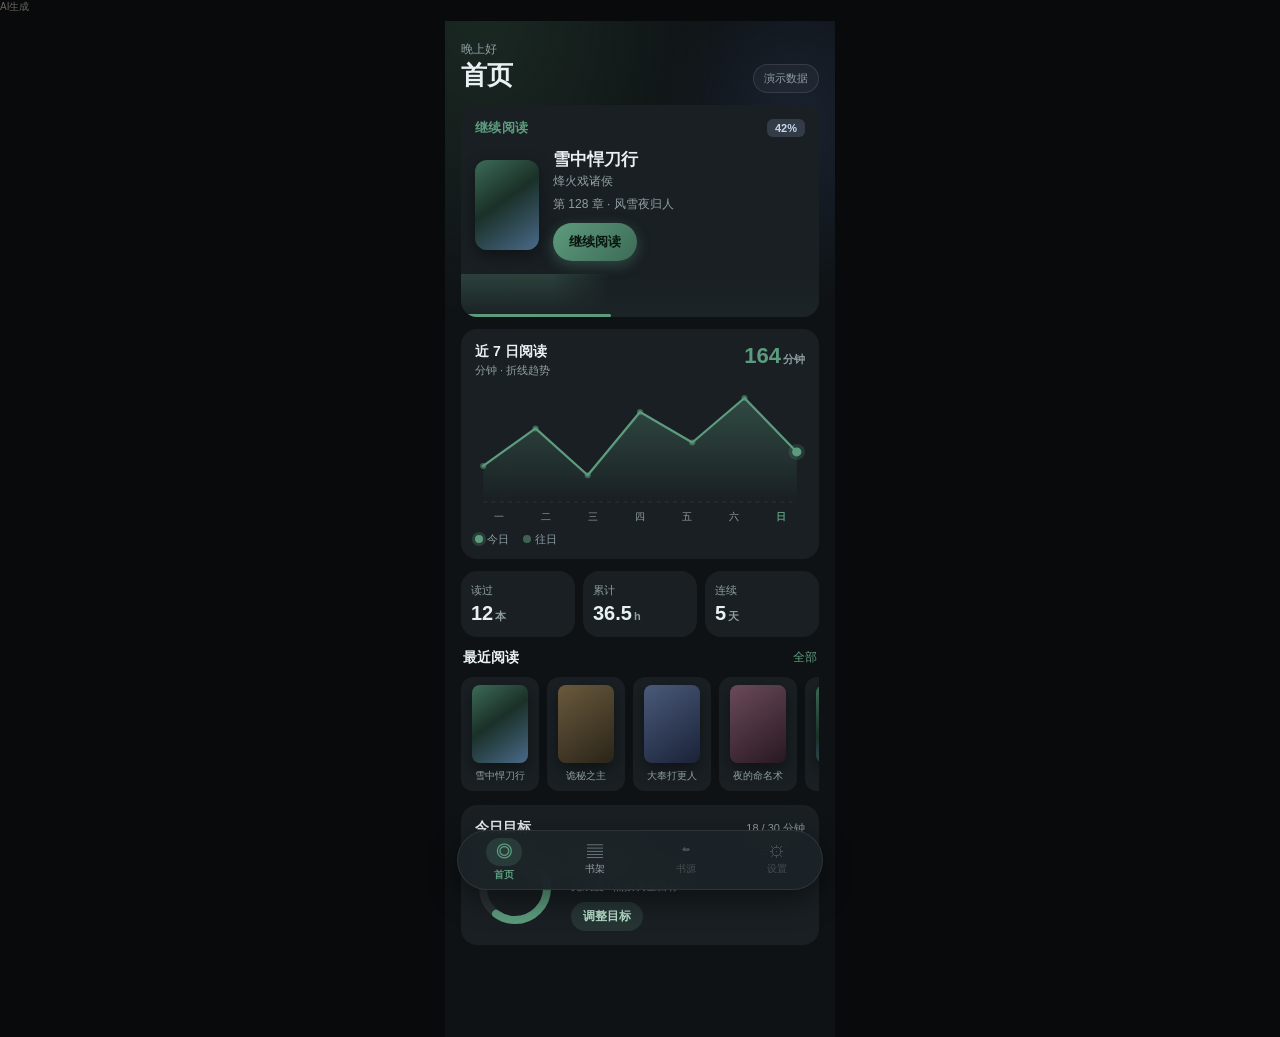
==== index.html @ 76636ccb "present: index.html (+3 source) — 独立首页 Dashboard（含折线图）与书架书库双 Tab 布局稿 Mimo-Presented-Path: index.html" ====
<!-- AI生成 -->
<!DOCTYPE html>
<html lang="zh-CN">
<head>
  <meta charset="UTF-8" />
  <meta name="viewport" content="width=device-width, initial-scale=1, viewport-fit=cover" />
  <title>首页 Dashboard · 布局稿</title>
  <link rel="stylesheet" href="index.css" />
</head>
<body>
<p data-aigc-mark="1" style="margin:0 0 8px;font-size:10px;line-height:1.3;color:#6b6560;font-weight:400;">AI生成</p>

  <div class="phone" id="phone">
    <header class="topbar">
      <div>
        <div class="hello">晚上好</div>
        <div class="app-title" id="pageTitle">首页</div>
      </div>
      <button type="button" class="ghost-btn" id="modeBtn" aria-label="切换演示数据">演示数据</button>
    </header>

    <!-- HOME -->
    <main class="page on" id="page-home" data-page="home">
      <section class="card hero-card" id="heroCard">
        <div class="hero-top">
          <span class="hero-badge">继续阅读</span>
          <span class="pct-chip" id="heroPct">42%</span>
        </div>
        <div class="hero-body">
          <div class="cover c1" id="heroCover"></div>
          <div class="hero-meta">
            <div class="book-name" id="heroName">雪中悍刀行</div>
            <div class="book-sub" id="heroAuthor">烽火戏诸侯</div>
            <div class="book-chapter" id="heroChapter">第 128 章 · 风雪夜归人</div>
            <button type="button" class="cta">继续阅读</button>
          </div>
        </div>
        <div class="hero-glow"><i id="heroFill"></i></div>
      </section>

      <section class="card chart-card">
        <div class="sec-head">
          <div>
            <div class="sec-title">近 7 日阅读</div>
            <div class="sec-sub">分钟 · 折线趋势</div>
          </div>
          <div class="sec-kpi"><span id="weekSum">126</span><small>分钟</small></div>
        </div>
        <div class="chart-wrap">
          <svg class="chart" id="chart" viewBox="0 0 320 120" preserveAspectRatio="none" aria-label="近七日阅读折线图"></svg>
          <div class="chart-labels" id="chartLabels"></div>
        </div>
        <div class="chart-legend">
          <span><i class="dot today"></i>今日</span>
          <span><i class="dot"></i>往日</span>
        </div>
      </section>

      <section class="stats">
        <div class="card stat">
          <div class="stat-lb">读过</div>
          <div class="stat-val">12<small>本</small></div>
        </div>
        <div class="card stat">
          <div class="stat-lb">累计</div>
          <div class="stat-val">36.5<small>h</small></div>
        </div>
        <div class="card stat">
          <div class="stat-lb">连续</div>
          <div class="stat-val">5<small>天</small></div>
        </div>
      </section>

      <section class="sec-block">
        <div class="sec-head plain">
          <div class="sec-title">最近阅读</div>
          <span class="link">全部</span>
        </div>
        <div class="hrow" id="recentRow"></div>
      </section>

      <section class="card goal-card">
        <div class="sec-head">
          <div class="sec-title">今日目标</div>
          <div class="sec-sub" id="goalText">18 / 30 分钟</div>
        </div>
        <div class="goal-ring-row">
          <svg class="ring" viewBox="0 0 80 80" aria-hidden="true">
            <circle class="ring-bg" cx="40" cy="40" r="32" />
            <circle class="ring-fg" id="goalRing" cx="40" cy="40" r="32" />
          </svg>
          <div class="goal-side">
            <div class="goal-big" id="goalPct">60%</div>
            <div class="sec-sub">完成度 · 点按调整目标</div>
            <button type="button" class="chip-btn">调整目标</button>
          </div>
        </div>
      </section>
    </main>

    <!-- BOOKSHELF = 书库 -->
    <main class="page" id="page-shelf" data-page="shelf">
      <div class="shelf-hint">书架 = 书库，不承载 Dashboard 图表</div>
      <section class="card thin-continue" id="thinContinue">
        <div class="cover c1 tiny"></div>
        <div class="thin-meta">
          <div class="thin-title">雪中悍刀行</div>
          <div class="thin-sub">第 128 章 · 42%</div>
        </div>
        <button type="button" class="cta small">继续</button>
      </section>
      <div class="grid" id="shelfGrid"></div>
    </main>

    <nav class="tabbar" role="tablist">
      <button type="button" class="tab on" data-tab="home">
        <span class="ti">◎</span><span>首页</span>
      </button>
      <button type="button" class="tab" data-tab="shelf">
        <span class="ti">▤</span><span>书架</span>
      </button>
      <button type="button" class="tab" data-tab="sources" disabled>
        <span class="ti">☁</span><span>书源</span>
      </button>
      <button type="button" class="tab" data-tab="settings" disabled>
        <span class="ti">⚙</span><span>设置</span>
      </button>
    </nav>
  </div>
  <script src="index.js"></script>
</body>
</html>
---- index.css ----
/* 首页 Dashboard 布局稿 — legado_flutter */
:root {
  --bg: #0e1214;
  --surface: #191f23;
  --surface-2: #222a2f;
  --primary: #5d9b7e;
  --primary-dim: #3d6b56;
  --tertiary: #8fa3c4;
  --text: #e9f0f2;
  --muted: #8f9ea3;
  --radius: 16px;
  --gap: 12px;
  --safe-b: 72px;
}
* { box-sizing: border-box; margin: 0; padding: 0; }
html, body {
  height: 100%;
  background: #080a0b;
  color: var(--text);
  font-family: -apple-system, "PingFang SC", "Microsoft YaHei", sans-serif;
}
.phone {
  max-width: 390px;
  margin: 0 auto;
  min-height: 100vh;
  background:
    radial-gradient(120% 60% at 10% 0%, #1a2822 0%, transparent 50%),
    radial-gradient(80% 40% at 90% 10%, #1a2230 0%, transparent 45%),
    var(--bg);
  position: relative;
  padding-bottom: var(--safe-b);
}
.topbar {
  display: flex;
  align-items: flex-end;
  justify-content: space-between;
  padding: 20px 16px 12px;
}
.hello { font-size: 12px; color: var(--muted); }
.app-title { font-size: 26px; font-weight: 800; letter-spacing: 0.3px; }
.ghost-btn {
  border: 1px solid rgba(255,255,255,0.1);
  background: rgba(255,255,255,0.04);
  color: var(--muted);
  font-size: 11px;
  padding: 6px 10px;
  border-radius: 999px;
  cursor: pointer;
}
.page { display: none; padding: 0 16px 8px; }
.page.on { display: block; }

.card {
  background: var(--surface);
  border-radius: var(--radius);
  margin-bottom: var(--gap);
  overflow: hidden;
}
/* Hero */
.hero-card { padding: 14px 14px 0; }
.hero-top { display: flex; justify-content: space-between; align-items: center; margin-bottom: 12px; }
.hero-badge {
  font-size: 13px; font-weight: 700; color: var(--primary);
  letter-spacing: 0.4px;
}
.pct-chip {
  font-size: 11px; font-weight: 700;
  background: rgba(143,163,196,0.22); color: #c9d8f0;
  padding: 3px 8px; border-radius: 6px;
}
.hero-body { display: flex; gap: 14px; align-items: center; padding-bottom: 12px; }
.cover {
  width: 64px; height: 90px; border-radius: 12px; flex-shrink: 0;
  background: linear-gradient(145deg, #3d6b56, #1a3028 45%, #4a6a8a);
  box-shadow: 0 6px 16px rgba(0,0,0,0.4);
}
.cover.c2 { background: linear-gradient(145deg, #6a5a3d, #2a2418); }
.cover.c3 { background: linear-gradient(145deg, #4a5a7a, #1a2238); }
.cover.c4 { background: linear-gradient(145deg, #6a4a5a, #281820); }
.cover.tiny { width: 40px; height: 56px; border-radius: 8px; }
.hero-meta { flex: 1; min-width: 0; }
.book-name { font-size: 17px; font-weight: 800; line-height: 1.25; }
.book-sub { font-size: 12px; color: var(--muted); margin-top: 3px; }
.book-chapter {
  font-size: 12px; color: var(--muted); margin-top: 6px;
  white-space: nowrap; overflow: hidden; text-overflow: ellipsis;
}
.cta {
  margin-top: 10px; border: 0; cursor: pointer;
  background: linear-gradient(135deg, var(--primary), var(--primary-dim));
  color: #0a1610; font-weight: 800; font-size: 13px;
  padding: 10px 16px; border-radius: 999px;
  box-shadow: 0 4px 14px rgba(93,155,126,0.35);
}
.cta.small { margin-top: 0; padding: 7px 12px; font-size: 12px; }
.hero-glow {
  height: 44px; margin: 0 -14px; position: relative;
  background: linear-gradient(180deg, transparent, rgba(93,155,126,0.04));
}
.hero-glow i {
  position: absolute; left: 0; bottom: 0; height: 3px; width: 42%;
  background: var(--primary); border-radius: 2px;
}
.hero-glow::after {
  content: ""; position: absolute; left: 0; bottom: 3px; width: 42%; height: 40px;
  background: linear-gradient(180deg, rgba(93,155,126,0.28), transparent);
  mask-image: linear-gradient(90deg, #000 60%, transparent);
  -webkit-mask-image: linear-gradient(90deg, #000 60%, transparent);
}

/* Chart */
.chart-card { padding: 14px 14px 12px; }
.sec-head { display: flex; justify-content: space-between; align-items: flex-start; margin-bottom: 8px; }
.sec-head.plain { margin-bottom: 10px; padding: 0 2px; }
.sec-title { font-size: 14px; font-weight: 700; }
.sec-sub { font-size: 11px; color: var(--muted); margin-top: 2px; }
.sec-kpi { font-size: 22px; font-weight: 800; color: var(--primary); }
.sec-kpi small { font-size: 11px; color: var(--muted); font-weight: 600; margin-left: 2px; }
.chart-wrap { position: relative; }
.chart { width: 100%; height: 120px; display: block; }
.chart-labels {
  display: grid; grid-template-columns: repeat(7, 1fr);
  font-size: 10px; color: var(--muted); margin-top: 4px; text-align: center;
}
.chart-labels .on { color: var(--primary); font-weight: 700; }
.chart-legend { display: flex; gap: 14px; margin-top: 8px; font-size: 11px; color: var(--muted); }
.chart-legend .dot {
  display: inline-block; width: 8px; height: 8px; border-radius: 50%;
  background: rgba(93,155,126,0.55); margin-right: 4px;
}
.chart-legend .dot.today { background: var(--primary); box-shadow: 0 0 0 3px rgba(93,155,126,0.25); }

/* Stats */
.stats { display: grid; grid-template-columns: repeat(3, 1fr); gap: 8px; margin-bottom: var(--gap); }
.stat { margin-bottom: 0; padding: 12px 10px; text-align: left; }
.stat-lb { font-size: 11px; color: var(--muted); }
.stat-val { font-size: 20px; font-weight: 800; margin-top: 4px; }
.stat-val small { font-size: 11px; color: var(--muted); margin-left: 2px; font-weight: 600; }

.sec-block { margin-bottom: var(--gap); }
.link { font-size: 12px; color: var(--primary); }
.hrow { display: flex; gap: 8px; overflow-x: auto; padding-bottom: 2px; }
.hcard {
  flex: 0 0 78px; background: var(--surface); border-radius: 12px; padding: 8px 6px;
}
.hcard .cover { width: 56px; height: 78px; margin: 0 auto 6px; border-radius: 8px; }
.hcard .n {
  font-size: 10px; color: var(--muted); text-align: center;
  white-space: nowrap; overflow: hidden; text-overflow: ellipsis;
}

/* Goal */
.goal-card { padding: 14px; }
.goal-ring-row { display: flex; align-items: center; gap: 16px; margin-top: 4px; }
.ring { width: 80px; height: 80px; transform: rotate(-90deg); }
.ring-bg { fill: none; stroke: rgba(255,255,255,0.08); stroke-width: 8; }
.ring-fg {
  fill: none; stroke: var(--primary); stroke-width: 8; stroke-linecap: round;
  stroke-dasharray: 201; stroke-dashoffset: 80;
}
.goal-big { font-size: 28px; font-weight: 800; color: var(--primary); }
.chip-btn {
  margin-top: 8px; border: 0; cursor: pointer;
  background: rgba(93,155,126,0.18); color: #b8e0cc;
  font-size: 12px; font-weight: 600; padding: 6px 12px; border-radius: 999px;
}

/* Shelf */
.shelf-hint {
  font-size: 11px; color: var(--muted); margin: 0 2px 10px;
  padding: 8px 10px; border-left: 3px solid var(--primary-dim);
  background: rgba(255,255,255,0.03); border-radius: 0 8px 8px 0;
}
.thin-continue {
  display: flex; align-items: center; gap: 12px; padding: 10px 12px;
}
.thin-meta { flex: 1; min-width: 0; }
.thin-title { font-size: 14px; font-weight: 700; }
.thin-sub { font-size: 11px; color: var(--muted); margin-top: 2px; }
.grid {
  display: grid; grid-template-columns: repeat(3, 1fr); gap: 12px; padding-top: 4px;
}
.gitem .cover { width: 100%; height: 0; padding-bottom: 140%; border-radius: 10px; }
.gitem .n { font-size: 11px; margin-top: 6px; color: var(--muted); }
.gitem .p { font-size: 10px; color: var(--primary); margin-top: 2px; }

/* Tab bar — 悬浮底栏语义 */
.tabbar {
  position: fixed; left: 50%; transform: translateX(-50%);
  bottom: 10px; width: min(366px, calc(100% - 20px));
  height: 60px; border-radius: 30px;
  background: rgba(28,36,40,0.94);
  border: 1px solid rgba(255,255,255,0.08);
  display: flex; align-items: stretch; justify-content: space-around;
  backdrop-filter: blur(16px);
  z-index: 20;
  box-shadow: 0 10px 30px rgba(0,0,0,0.45);
}
.tab {
  flex: 1; border: 0; background: transparent; color: var(--muted);
  font-size: 10px; cursor: pointer; display: flex; flex-direction: column;
  align-items: center; justify-content: center; gap: 2px;
}
.tab .ti { font-size: 16px; line-height: 1; }
.tab.on { color: var(--primary); font-weight: 700; }
.tab:disabled { opacity: 0.35; cursor: default; }
.tab.on .ti {
  background: rgba(93,155,126,0.2);
  width: 36px; height: 28px; border-radius: 14px;
  display: grid; place-items: center;
}
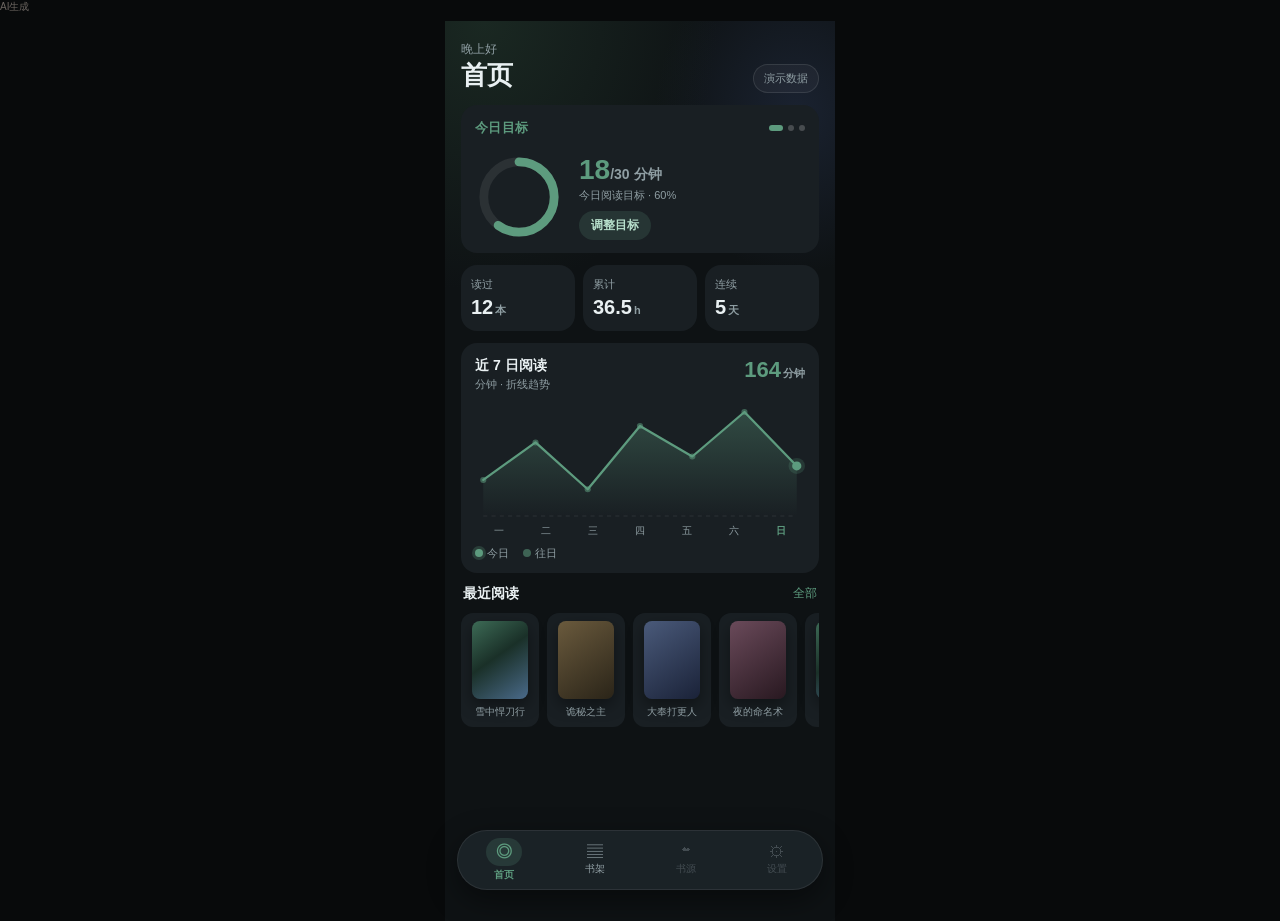
==== commit dcea42d3: "present: index.html (+4 source) — 首页模块顺序定稿 + 书架薄续读条布局预览 Mimo-Presented-Path: index.html Mimo-Present" ====
--- a/index.html
+++ b/index.html
@@ -16,46 +16,20 @@
         <div class="hello">晚上好</div>
         <div class="app-title" id="pageTitle">首页</div>
       </div>
-      <button type="button" class="ghost-btn" id="modeBtn" aria-label="切换演示数据">演示数据</button>
+      <button type="button" class="ghost-btn" id="modeBtn">演示数据</button>
     </header>
 
-    <!-- HOME -->
     <main class="page on" id="page-home" data-page="home">
+      <!-- 1. Hero 轮换：首帧永远是今日目标 -->
       <section class="card hero-card" id="heroCard">
         <div class="hero-top">
-          <span class="hero-badge">继续阅读</span>
-          <span class="pct-chip" id="heroPct">42%</span>
+          <span class="hero-badge" id="heroBadge">今日目标</span>
+          <div class="hero-dots" id="heroDots" aria-hidden="true"></div>
         </div>
-        <div class="hero-body">
-          <div class="cover c1" id="heroCover"></div>
-          <div class="hero-meta">
-            <div class="book-name" id="heroName">雪中悍刀行</div>
-            <div class="book-sub" id="heroAuthor">烽火戏诸侯</div>
-            <div class="book-chapter" id="heroChapter">第 128 章 · 风雪夜归人</div>
-            <button type="button" class="cta">继续阅读</button>
-          </div>
-        </div>
-        <div class="hero-glow"><i id="heroFill"></i></div>
+        <div id="heroSlide"></div>
       </section>
 
-      <section class="card chart-card">
-        <div class="sec-head">
-          <div>
-            <div class="sec-title">近 7 日阅读</div>
-            <div class="sec-sub">分钟 · 折线趋势</div>
-          </div>
-          <div class="sec-kpi"><span id="weekSum">126</span><small>分钟</small></div>
-        </div>
-        <div class="chart-wrap">
-          <svg class="chart" id="chart" viewBox="0 0 320 120" preserveAspectRatio="none" aria-label="近七日阅读折线图"></svg>
-          <div class="chart-labels" id="chartLabels"></div>
-        </div>
-        <div class="chart-legend">
-          <span><i class="dot today"></i>今日</span>
-          <span><i class="dot"></i>往日</span>
-        </div>
-      </section>
-
+      <!-- 2. 统计（折线图上方） -->
       <section class="stats">
         <div class="card stat">
           <div class="stat-lb">读过</div>
@@ -71,6 +45,26 @@
         </div>
       </section>
 
+      <!-- 3. 折线图 -->
+      <section class="card chart-card">
+        <div class="sec-head">
+          <div>
+            <div class="sec-title">近 7 日阅读</div>
+            <div class="sec-sub">分钟 · 折线趋势</div>
+          </div>
+          <div class="sec-kpi"><span id="weekSum">126</span><small>分钟</small></div>
+        </div>
+        <div class="chart-wrap">
+          <svg class="chart" id="chart" viewBox="0 0 320 120" preserveAspectRatio="none"></svg>
+          <div class="chart-labels" id="chartLabels"></div>
+        </div>
+        <div class="chart-legend">
+          <span><i class="dot today"></i>今日</span>
+          <span><i class="dot"></i>往日</span>
+        </div>
+      </section>
+
+      <!-- 4. 最近阅读（底部） -->
       <section class="sec-block">
         <div class="sec-head plain">
           <div class="sec-title">最近阅读</div>
@@ -78,29 +72,10 @@
         </div>
         <div class="hrow" id="recentRow"></div>
       </section>
-
-      <section class="card goal-card">
-        <div class="sec-head">
-          <div class="sec-title">今日目标</div>
-          <div class="sec-sub" id="goalText">18 / 30 分钟</div>
-        </div>
-        <div class="goal-ring-row">
-          <svg class="ring" viewBox="0 0 80 80" aria-hidden="true">
-            <circle class="ring-bg" cx="40" cy="40" r="32" />
-            <circle class="ring-fg" id="goalRing" cx="40" cy="40" r="32" />
-          </svg>
-          <div class="goal-side">
-            <div class="goal-big" id="goalPct">60%</div>
-            <div class="sec-sub">完成度 · 点按调整目标</div>
-            <button type="button" class="chip-btn">调整目标</button>
-          </div>
-        </div>
-      </section>
     </main>
 
-    <!-- BOOKSHELF = 书库 -->
     <main class="page" id="page-shelf" data-page="shelf">
-      <div class="shelf-hint">书架 = 书库，不承载 Dashboard 图表</div>
+      <div class="shelf-hint">书架 = 书库 + 薄续读条（已定稿，Flutter 落地）</div>
       <section class="card thin-continue" id="thinContinue">
         <div class="cover c1 tiny"></div>
         <div class="thin-meta">
@@ -113,18 +88,10 @@
     </main>
 
     <nav class="tabbar" role="tablist">
-      <button type="button" class="tab on" data-tab="home">
-        <span class="ti">◎</span><span>首页</span>
-      </button>
-      <button type="button" class="tab" data-tab="shelf">
-        <span class="ti">▤</span><span>书架</span>
-      </button>
-      <button type="button" class="tab" data-tab="sources" disabled>
-        <span class="ti">☁</span><span>书源</span>
-      </button>
-      <button type="button" class="tab" data-tab="settings" disabled>
-        <span class="ti">⚙</span><span>设置</span>
-      </button>
+      <button type="button" class="tab on" data-tab="home"><span class="ti">◎</span><span>首页</span></button>
+      <button type="button" class="tab" data-tab="shelf"><span class="ti">▤</span><span>书架</span></button>
+      <button type="button" class="tab" disabled><span class="ti">☁</span><span>书源</span></button>
+      <button type="button" class="tab" disabled><span class="ti">⚙</span><span>设置</span></button>
     </nav>
   </div>
   <script src="index.js"></script>
--- a/index.css
+++ b/index.css
@@ -68,6 +68,17 @@
   background: rgba(143,163,196,0.22); color: #c9d8f0;
   padding: 3px 8px; border-radius: 6px;
 }
+.hero-dots { display: flex; gap: 5px; }
+.hero-dots i {
+  width: 6px; height: 6px; border-radius: 50%;
+  background: rgba(255,255,255,0.2);
+}
+.hero-dots i.on { background: var(--primary); width: 14px; border-radius: 3px; }
+.slide { padding-bottom: 4px; }
+.slide-goal { display: flex; gap: 16px; align-items: center; padding: 4px 0 12px; }
+.slide-goal .ring { width: 88px; height: 88px; }
+.slide-goal .goal-side { flex: 1; }
+.goal-big { font-size: 30px; font-weight: 800; color: var(--primary); }
 .hero-body { display: flex; gap: 14px; align-items: center; padding-bottom: 12px; }
 .cover {
   width: 64px; height: 90px; border-radius: 12px; flex-shrink: 0;
@@ -94,18 +105,15 @@
 }
 .cta.small { margin-top: 0; padding: 7px 12px; font-size: 12px; }
 .hero-glow {
-  height: 44px; margin: 0 -14px; position: relative;
-  background: linear-gradient(180deg, transparent, rgba(93,155,126,0.04));
-}
-.hero-glow i {
-  position: absolute; left: 0; bottom: 0; height: 3px; width: 42%;
+  height: 40px; margin: 0 -14px; position: relative;
+}
+.hero-glow i.track-line {
+  position: absolute; left: 0; right: 0; bottom: 0; height: 3px;
+  background: rgba(255,255,255,0.08);
+}
+.hero-glow i.fill-line {
+  position: absolute; left: 0; bottom: 0; height: 3px;
   background: var(--primary); border-radius: 2px;
-}
-.hero-glow::after {
-  content: ""; position: absolute; left: 0; bottom: 3px; width: 42%; height: 40px;
-  background: linear-gradient(180deg, rgba(93,155,126,0.28), transparent);
-  mask-image: linear-gradient(90deg, #000 60%, transparent);
-  -webkit-mask-image: linear-gradient(90deg, #000 60%, transparent);
 }
 
 /* Chart */
